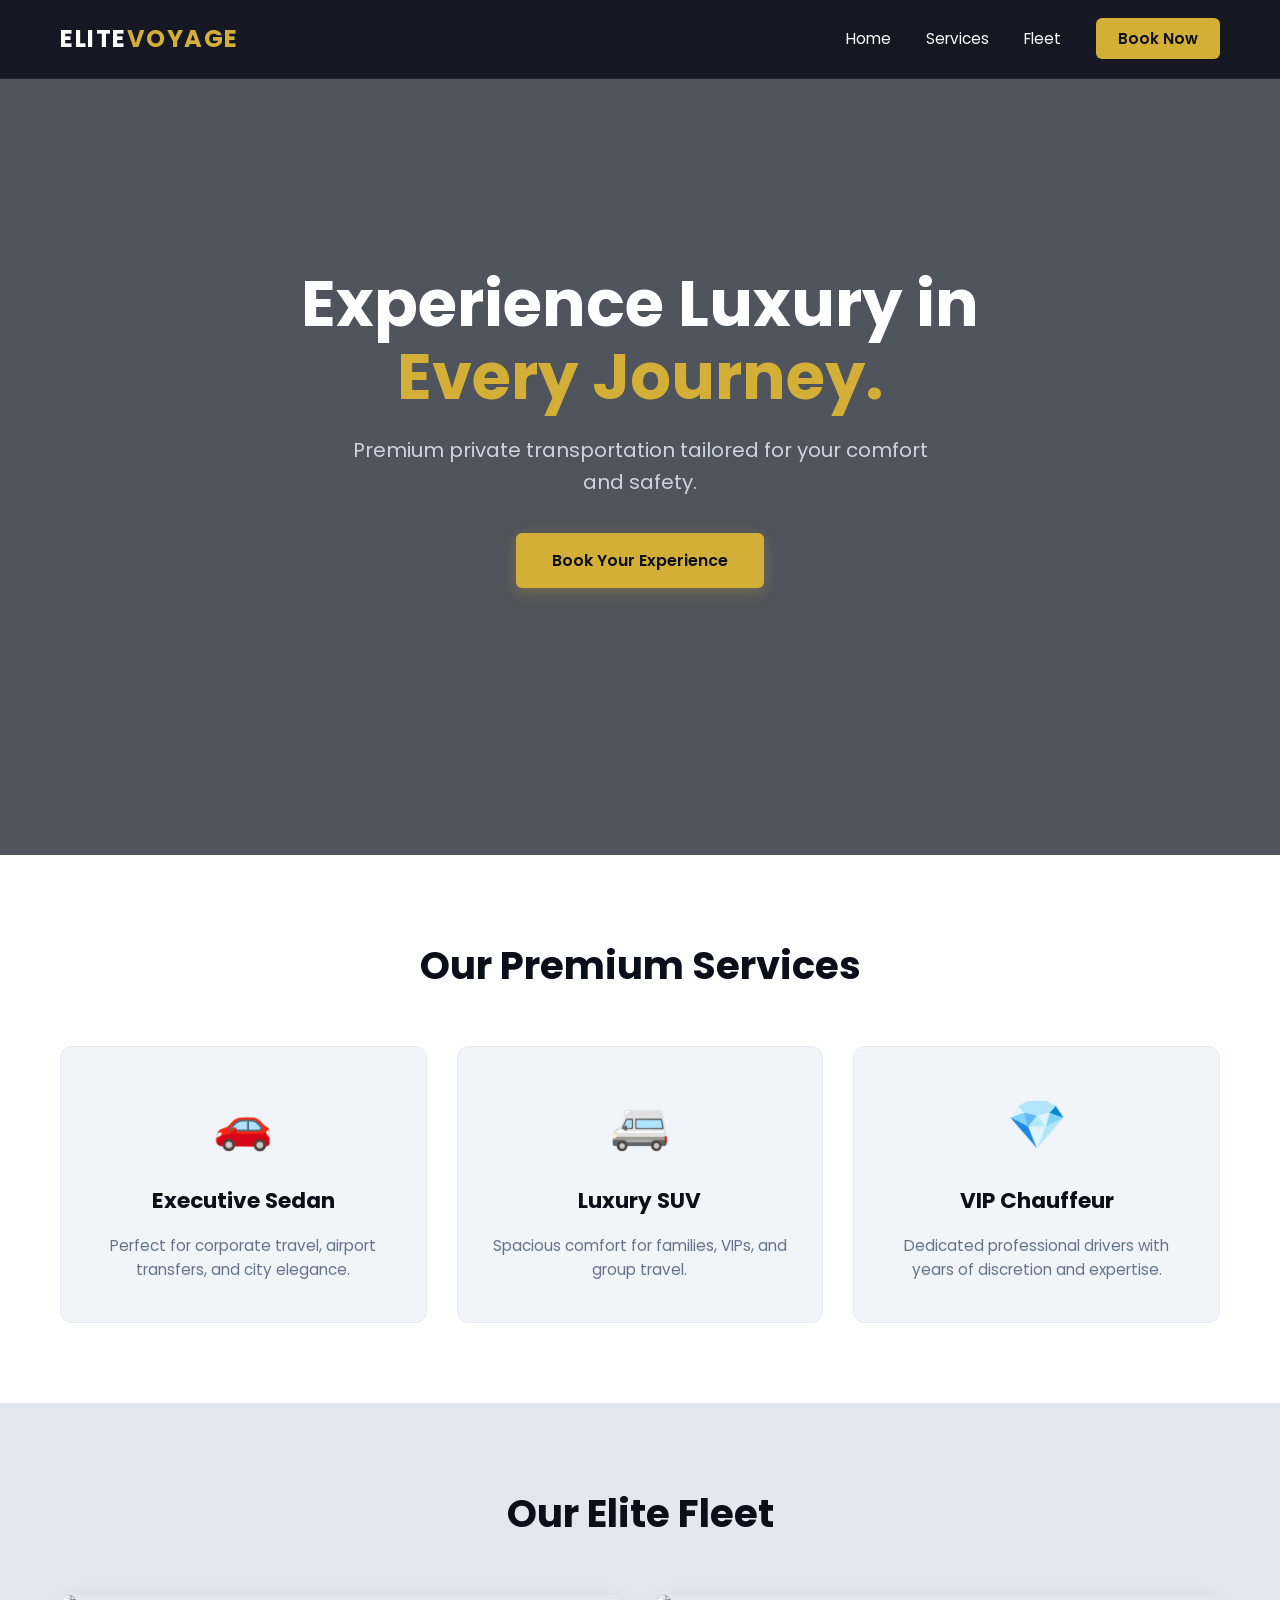
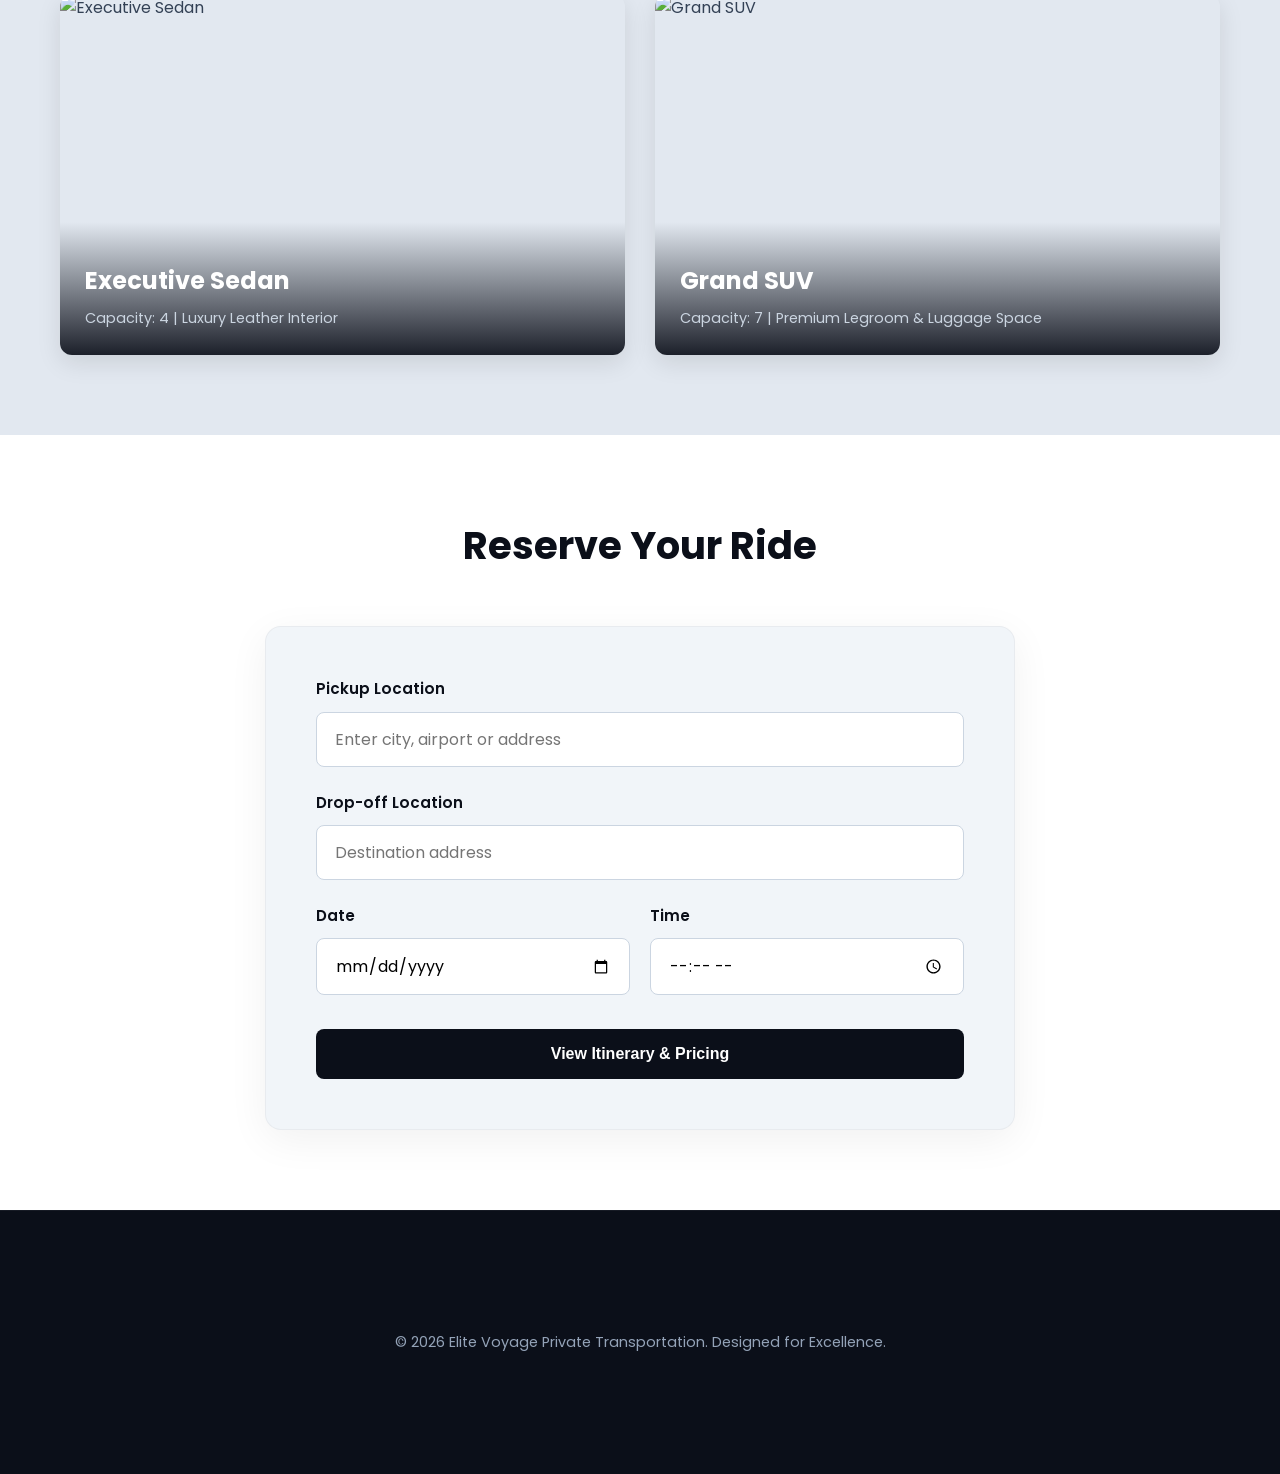
==== index.html @ 6737fc0f "test" ====
<!DOCTYPE html>
<html lang="en">
<head>
    <meta charset="UTF-8">
    <meta name="viewport" content="width=device-width, initial-scale=1.0">
    <meta name="description" content="Elite Voyage provides premium private transportation, luxury SUVs, executive sedans, and VIP chauffeur services.">
    <title>Elite Voyage | Private Transportation</title>
    <link rel="preconnect" href="https://fonts.googleapis.com">
    <link rel="preconnect" href="https://fonts.gstatic.com" crossorigin>
    <link href="https://fonts.googleapis.com/css2?family=Poppins:wght@300;400;500;600;700&display=swap" rel="stylesheet">
    <link rel="stylesheet" href="index.css">
</head>
<body>
    <header id="header">
        <nav class="navbar" aria-label="Main Navigation">
            <div class="logo">ELITE<span>VOYAGE</span></div>
            <ul class="nav-links" id="navLinks">
                <li><a href="index.html">Home</a></li>
                <li><a href="index.html#services">Services</a></li>
                <li><a href="index.html#fleet">Fleet</a></li>
                <li><a href="#contact" class="btn-nav">Book Now</a></li>
            </ul>
            <div class="menu-toggle" id="mobileMenu" aria-label="Toggle Navigation">
                <span></span>
                <span></span>
                <span></span>
            </div>
        </nav>
    </header>

    <main>
        <section class="hero" id="home">
            <div class="hero-content">
                <h1>Experience Luxury in <br><span>Every Journey.</span></h1>
                <p>Premium private transportation tailored for your comfort and safety.</p>
                <a href="#contact" class="cta-button">Book Your Experience</a>
            </div>
        </section>

        <section class="services" id="services">
            <div class="container">
                <h2 class="section-title">Our Premium Services</h2>
                <div class="grid">
                    <div class="card">
                        <div class="icon" aria-hidden="true">🚗</div>
                        <h3>Executive Sedan</h3>
                        <p>Perfect for corporate travel, airport transfers, and city elegance.</p>
                    </div>
                    <div class="card">
                        <div class="icon" aria-hidden="true">🚐</div>
                        <h3>Luxury SUV</h3>
                        <p>Spacious comfort for families, VIPs, and group travel.</p>
                    </div>
                    <div class="card">
                        <div class="icon" aria-hidden="true">💎</div>
                        <h3>VIP Chauffeur</h3>
                        <p>Dedicated professional drivers with years of discretion and expertise.</p>
                    </div>
                </div>
            </div>
        </section>

        <section class="fleet" id="fleet">
            <div class="container">
                <h2 class="section-title">Our Elite Fleet</h2>
                <div class="gallery">
                    <div class="item">
                        <img src="https://images.unsplash.com/photo-1503376809144-008f73ec4e2c?auto=format&fit=crop&w=800&q=80" alt="Executive Sedan">
                        <div class="overlay">
                            <h3>Executive Sedan</h3>
                            <p>Capacity: 4 | Luxury Leather Interior</p>
                        </div>
                    </div>
                    <div class="item">
                        <img src="https://images.unsplash.com/photo-1533473359385-80685bc271e5?auto=format&fit=crop&w=800&q=80" alt="Grand SUV">
                        <div class="overlay">
                            <h3>Grand SUV</h3>
                            <p>Capacity: 7 | Premium Legroom & Luggage Space</p>
                        </div>
                    </div>
                </div>
            </div>
        </section>

        <section class="booking-form" id="contact">
            <div class="container">
                <h2 class="section-title">Reserve Your Ride</h2>
                <!-- Submits directly to itinerary.html with GET query parameters -->
                <form action="itinerary.html" method="GET" class="modern-form">
                    <div class="form-group">
                        <label for="pickup">Pickup Location</label>
                        <input type="text" id="pickup" name="pickup" placeholder="Enter city, airport or address" required>
                    </div>
                    <div class="form-group">
                        <label for="dropoff">Drop-off Location</label>
                        <input type="text" id="dropoff" name="dropoff" placeholder="Destination address" required>
                    </div>
                    <div class="grid-2">
                        <div class="form-group">
                            <label for="date">Date</label>
                            <input type="date" id="date" name="date" required>
                        </div>
                        <div class="form-group">
                            <label for="time">Time</label>
                            <input type="time" id="time" name="time" required>
                        </div>
                    </div>
                    <button type="submit" class="submit-btn">View Itinerary & Pricing</button>
                </form>
            </div>
        </section>
    </main>

    <footer>
        <div class="container">
            <p>&copy; 2026 Elite Voyage Private Transportation. Designed for Excellence.</p>
        </div>
    </footer>

    <script src="script.js"></script>
</body>
</html>
---- index.css ----
:root {
    --primary: #0b0f19;
    --secondary: #1e293b;
    --accent: #d4af37;
    --accent-hover: #b38f27;
    --text-main: #334155;
    --text-light: #f8fafc;
    --bg-light: #f1f5f9;
    --white: #ffffff;
    --transition: all 0.3s cubic-bezier(0.4, 0, 0.2, 1);
}

html {
    scroll-behavior: smooth;
}

* {
    margin: 0;
    padding: 0;
    box-sizing: border-box;
}

body {
    font-family: 'Poppins', sans-serif;
    line-height: 1.6;
    color: var(--text-main);
    background-color: var(--bg-light);
    overflow-x: hidden;
}

header {
    position: fixed;
    top: 0;
    left: 0;
    width: 100%;
    background: rgba(11, 15, 25, 0.85);
    backdrop-filter: blur(12px);
    z-index: 1000;
    transition: var(--transition);
    border-bottom: 1px solid rgba(255, 255, 255, 0.05);
}

header.scrolled {
    background: rgba(11, 15, 25, 0.98);
    box-shadow: 0 4px 20px rgba(0, 0, 0, 0.3);
}

.navbar {
    max-width: 1200px;
    margin: 0 auto;
    padding: 20px;
    display: flex;
    justify-content: space-between;
    align-items: center;
}

.logo {
    color: var(--white);
    font-size: 1.5rem;
    font-weight: 700;
    letter-spacing: 1.5px;
}

.logo span {
    color: var(--accent);
}

.nav-links {
    list-style: none;
    display: flex;
    gap: 35px;
    align-items: center;
}

.nav-links a {
    color: var(--text-light);
    text-decoration: none;
    font-weight: 400;
    font-size: 0.95rem;
    transition: var(--transition);
}

.nav-links a:hover {
    color: var(--accent);
}

.btn-nav {
    background: var(--accent);
    color: var(--primary) !important;
    padding: 10px 22px;
    border-radius: 6px;
    font-weight: 600 !important;
}

.btn-nav:hover {
    background: var(--accent-hover);
    transform: translateY(-1px);
}

.menu-toggle {
    display: none;
    cursor: pointer;
    flex-direction: column;
    gap: 6px;
}

.menu-toggle span {
    display: block;
    width: 28px;
    height: 3px;
    background: var(--white);
    border-radius: 3px;
    transition: var(--transition);
}

.hero {
    background: linear-gradient(rgba(11, 15, 25, 0.7), rgba(11, 15, 25, 0.7)), url('https://images.unsplash.com/photo-1549237736-e6b1d3a16f89?auto=format&fit=crop&w=1600&q=80');
    background-size: cover;
    background-position: center;
    min-height: 95vh;
    display: flex;
    align-items: center;
    justify-content: center;
    text-align: center;
    color: var(--white);
    padding: 0 20px;
}

.hero-content h1 {
    font-size: clamp(2.5rem, 5vw, 4.2rem);
    margin-bottom: 20px;
    line-height: 1.15;
    font-weight: 700;
}

.hero-content span {
    color: var(--accent);
}

.hero-content p {
    font-size: clamp(1rem, 2vw, 1.25rem);
    margin-bottom: 35px;
    color: #cbd5e1;
    max-width: 600px;
    margin-left: auto;
    margin-right: auto;
}

.cta-button {
    display: inline-block;
    background: var(--accent);
    color: var(--primary);
    padding: 15px 36px;
    font-weight: 600;
    text-decoration: none;
    border-radius: 6px;
    transition: var(--transition);
    box-shadow: 0 4px 15px rgba(212, 175, 55, 0.3);
}

.cta-button:hover {
    background: var(--accent-hover);
    transform: translateY(-2px);
    box-shadow: 0 6px 20px rgba(212, 175, 55, 0.4);
}

.container {
    max-width: 1200px;
    margin: 0 auto;
    padding: 80px 20px;
}

.section-title {
    text-align: center;
    font-size: clamp(2rem, 3vw, 2.5rem);
    margin-bottom: 50px;
    color: var(--primary);
    font-weight: 700;
}

.services {
    background: var(--white);
}

.grid {
    display: grid;
    grid-template-columns: repeat(auto-fit, minmax(320px, 1fr));
    gap: 30px;
}

.card {
    background: var(--bg-light);
    padding: 40px 30px;
    border-radius: 12px;
    text-align: center;
    transition: var(--transition);
    border: 1px solid rgba(0, 0, 0, 0.04);
}

.card:hover {
    transform: translateY(-8px);
    background: var(--white);
    box-shadow: 0 15px 35px rgba(0, 0, 0, 0.08);
    border-color: rgba(212, 175, 55, 0.3);
}

.card .icon {
    font-size: 3rem;
    margin-bottom: 20px;
}

.card h3 {
    margin-bottom: 15px;
    color: var(--primary);
    font-size: 1.35rem;
}

.card p {
    color: #64748b;
    font-size: 0.95rem;
}

.fleet {
    background: #e2e8f0;
}

.gallery {
    display: grid;
    grid-template-columns: repeat(auto-fit, minmax(450px, 1fr));
    gap: 30px;
}

.item {
    position: relative;
    border-radius: 12px;
    overflow: hidden;
    height: 360px;
    box-shadow: 0 8px 25px rgba(0, 0, 0, 0.1);
}

.item img {
    width: 100%;
    height: 100%;
    object-fit: cover;
    transition: transform 0.6s cubic-bezier(0.4, 0, 0.2, 1);
}

.item:hover img {
    transform: scale(1.06);
}

.overlay {
    position: absolute;
    bottom: 0;
    left: 0;
    width: 100%;
    background: linear-gradient(transparent, rgba(11, 15, 25, 0.92));
    color: var(--white);
    padding: 40px 25px 25px;
}

.overlay h3 {
    font-size: 1.5rem;
    margin-bottom: 6px;
    color: var(--white);
}

.overlay p {
    color: #cbd5e1;
    font-size: 0.9rem;
}

.booking-form {
    background: var(--white);
}

.modern-form {
    max-width: 750px;
    margin: 0 auto;
    background: var(--bg-light);
    padding: 50px;
    border-radius: 16px;
    box-shadow: 0 10px 40px rgba(0,0,0,0.06);
    border: 1px solid rgba(0,0,0,0.04);
}

.form-group {
    margin-bottom: 24px;
}

.form-group label {
    display: block;
    margin-bottom: 10px;
    font-weight: 600;
    color: var(--primary);
    font-size: 0.95rem;
}

.form-group input {
    width: 100%;
    padding: 14px 18px;
    border: 1.5px solid #cbd5e1;
    border-radius: 8px;
    font-size: 1rem;
    font-family: inherit;
    background: var(--white);
    transition: var(--transition);
}

.form-group input:focus {
    outline: none;
    border-color: var(--accent);
    box-shadow: 0 0 0 4px rgba(212, 175, 55, 0.15);
}

.grid-2 {
    display: grid;
    grid-template-columns: 1fr 1fr;
    gap: 20px;
}

.submit-btn {
    width: 100%;
    background: var(--primary);
    color: var(--white);
    padding: 16px;
    border: none;
    border-radius: 8px;
    font-size: 1rem;
    font-weight: 600;
    cursor: pointer;
    transition: var(--transition);
    margin-top: 10px;
}

.submit-btn:hover {
    background: var(--accent);
    color: var(--primary);
}

/* Itinerary Page Layout Styles */
.itinerary-page {
    padding-top: 120px;
    padding-bottom: 80px;
    background: var(--bg-light);
    min-height: 90vh;
}

.itinerary-header {
    margin-bottom: 30px;
}

.subtitle {
    color: #64748b;
    font-size: 1.05rem;
}

.back-btn {
    text-decoration: none;
    color: var(--primary);
    font-weight: 600;
    font-size: 0.95rem;
    cursor: pointer;
    margin-bottom: 15px;
    display: inline-flex;
    align-items: center;
    gap: 5px;
    transition: var(--transition);
}

.back-btn:hover {
    color: var(--accent);
}

.itinerary-grid {
    display: grid;
    grid-template-columns: 1fr 1.2fr;
    gap: 30px;
}

.route-card {
    background: var(--white);
    padding: 30px;
    border-radius: 16px;
    box-shadow: 0 10px 30px rgba(0,0,0,0.05);
    border: 1px solid rgba(0,0,0,0.04);
}

.route-card h3, .pricing-container h3 {
    color: var(--primary);
    font-size: 1.3rem;
    margin-bottom: 20px;
}

.route-timeline {
    position: relative;
    padding-left: 10px;
    margin-bottom: 25px;
}

.timeline-item {
    display: flex;
    align-items: flex-start;
    gap: 15px;
    position: relative;
    z-index: 2;
}

.dot {
    width: 12px;
    height: 12px;
    border-radius: 50%;
    margin-top: 5px;
    flex-shrink: 0;
}

.pickup-dot { background: #10b981; }
.dropoff-dot { background: #ef4444; }

.timeline-connector {
    width: 2px;
    height: 30px;
    background: #cbd5e1;
    margin-left: 5px;
    margin-top: 4px;
    margin-bottom: 4px;
}

.timeline-item small {
    color: #94a3b8;
    font-size: 0.8rem;
    text-transform: uppercase;
    letter-spacing: 0.5px;
}

.timeline-item p {
    color: var(--primary);
    font-weight: 600;
    font-size: 1rem;
}

.trip-meta {
    display: grid;
    grid-template-columns: 1fr 1fr;
    gap: 12px;
    background: var(--bg-light);
    padding: 15px;
    border-radius: 8px;
    font-size: 0.9rem;
    margin-bottom: 20px;
}

.map-simulation {
    position: relative;
    height: 200px;
    background: #0b0f19;
    border-radius: 10px;
    overflow: hidden;
    display: flex;
    align-items: center;
    justify-content: center;
}

.map-overlay-badge {
    position: absolute;
    top: 10px;
    right: 10px;
    background: rgba(212, 175, 55, 0.2);
    color: var(--accent);
    padding: 4px 10px;
    font-size: 0.75rem;
    border-radius: 20px;
    border: 1px solid rgba(212, 175, 55, 0.4);
    z-index: 3;
}

.map-placeholder-graphic {
    width: 80%;
    height: 4px;
    background: rgba(255, 255, 255, 0.2);
    position: relative;
}

.route-line-anim {
    position: absolute;
    width: 40%;
    height: 100%;
    background: var(--accent);
    animation: moveRoute 3s infinite linear;
}

@keyframes moveRoute {
    0% { left: 0%; }
    100% { left: 60%; }
}

.pin {
    position: absolute;
    color: white;
    font-size: 0.8rem;
    background: rgba(0,0,0,0.8);
    padding: 3px 8px;
    border-radius: 4px;
    border: 1px solid rgba(255,255,255,0.1);
}

.pin.pickup { top: -35px; left: 10%; }
.pin.dropoff { bottom: -35px; right: 10%; }

.pricing-container {
    display: flex;
    flex-direction: column;
    gap: 15px;
}

.price-card {
    background: var(--white);
    padding: 24px;
    border-radius: 16px;
    display: flex;
    justify-content: space-between;
    align-items: center;
    box-shadow: 0 10px 30px rgba(0,0,0,0.05);
    border: 1.5px solid rgba(0,0,0,0.04);
    transition: var(--transition);
}

.price-card:hover {
    border-color: var(--accent);
    transform: translateY(-2px);
    box-shadow: 0 15px 35px rgba(0,0,0,0.08);
}

.price-info h4 {
    color: var(--primary);
    font-size: 1.1rem;
    margin-bottom: 6px;
    display: flex;
    align-items: center;
    gap: 10px;
}

.badge {
    background: rgba(212, 175, 55, 0.15);
    color: #967411;
    font-size: 0.7rem;
    padding: 2px 8px;
    border-radius: 4px;
    font-weight: 600;
}

.price-info p {
    color: #64748b;
    font-size: 0.85rem;
    max-width: 320px;
}

.price-action {
    text-align: right;
    display: flex;
    flex-direction: column;
    align-items: flex-end;
    gap: 10px;
}

.price-tag {
    font-size: 1.5rem;
    font-weight: 700;
    color: var(--primary);
}

.select-tier-btn {
    background: var(--primary);
    color: var(--white);
    border: none;
    padding: 8px 16px;
    border-radius: 6px;
    font-weight: 600;
    font-size: 0.85rem;
    cursor: pointer;
    transition: var(--transition);
}

.select-tier-btn:hover {
    background: var(--accent);
    color: var(--primary);
}

footer {
    background: var(--primary);
    color: var(--white);
    text-align: center;
    padding: 40px 20px;
    border-top: 1px solid rgba(255, 255, 255, 0.05);
}

footer p {
    color: #94a3b8;
    font-size: 0.9rem;
}

@media (max-width: 900px) {
    .itinerary-grid {
        grid-template-columns: 1fr;
    }
    .price-card {
        flex-direction: column;
        align-items: flex-start;
        gap: 15px;
    }
    .price-action {
        width: 100%;
        flex-direction: row;
        justify-content: space-between;
        align-items: center;
    }
}
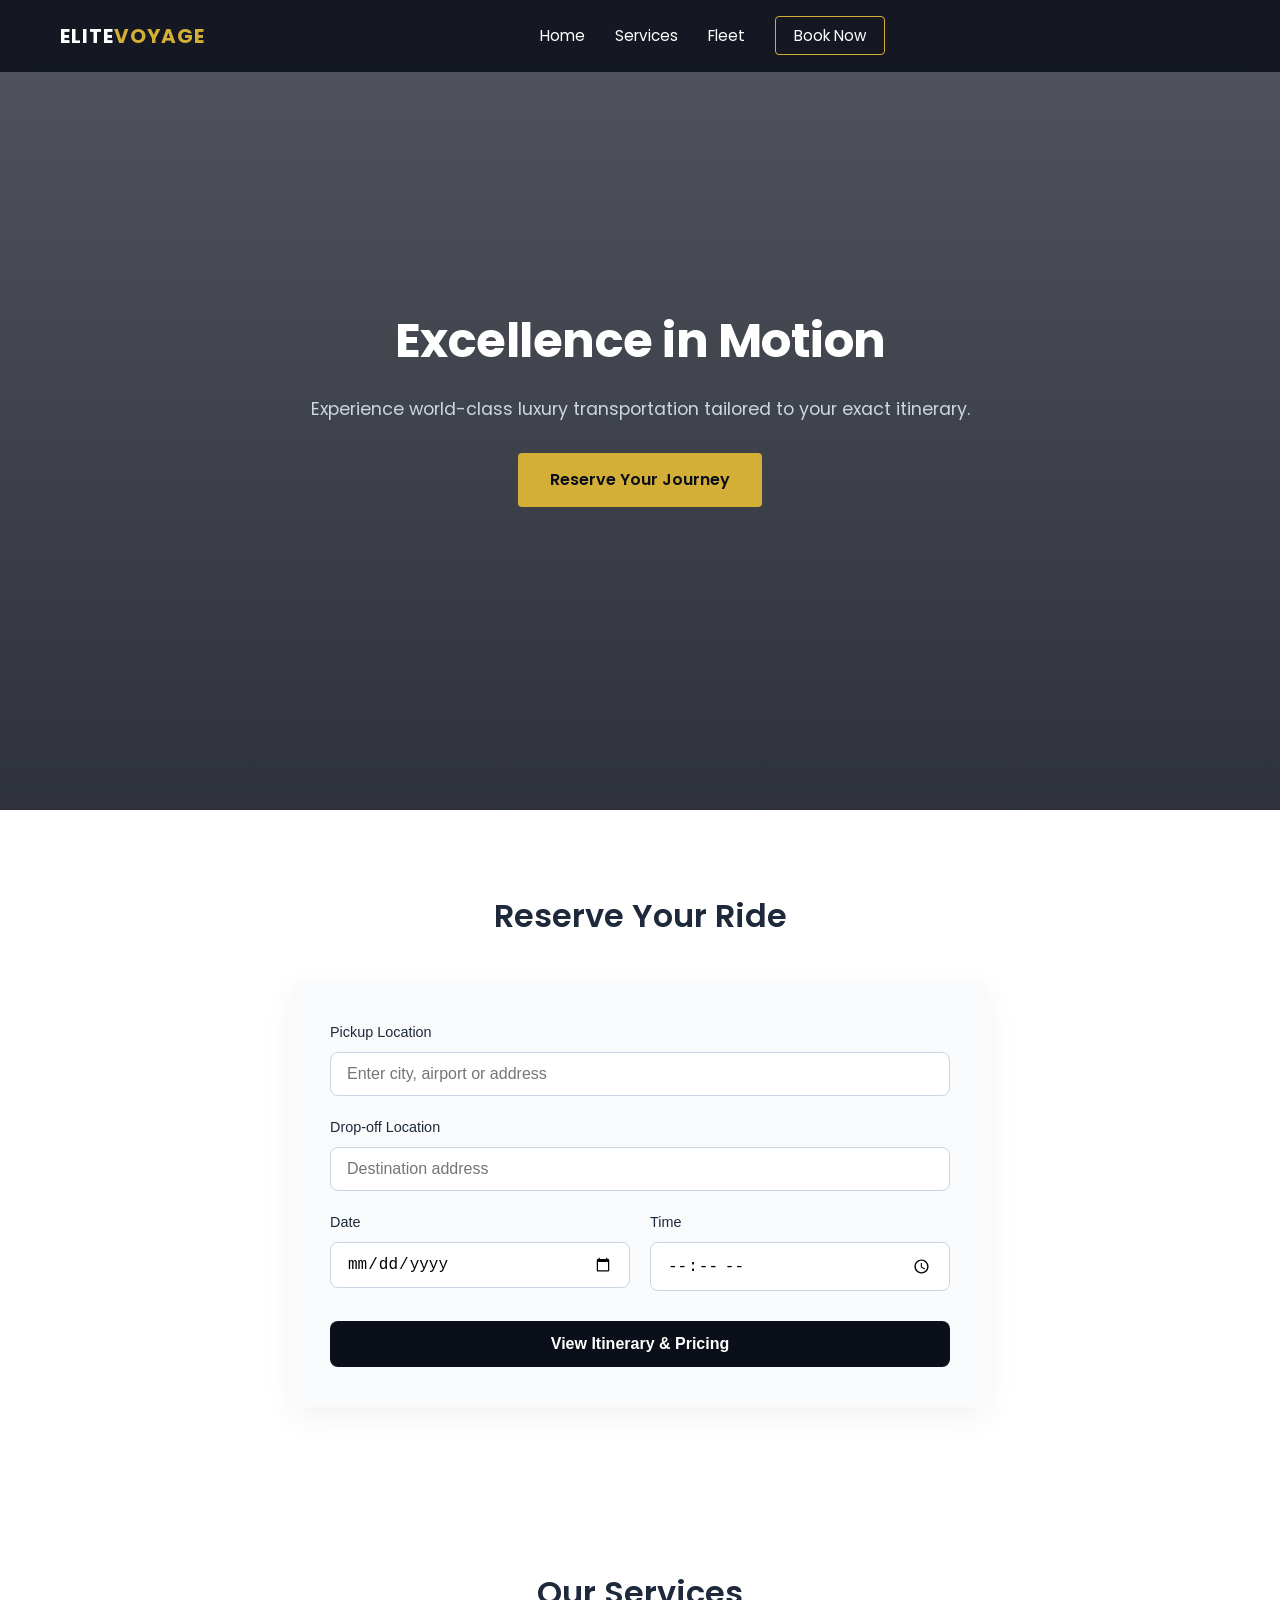
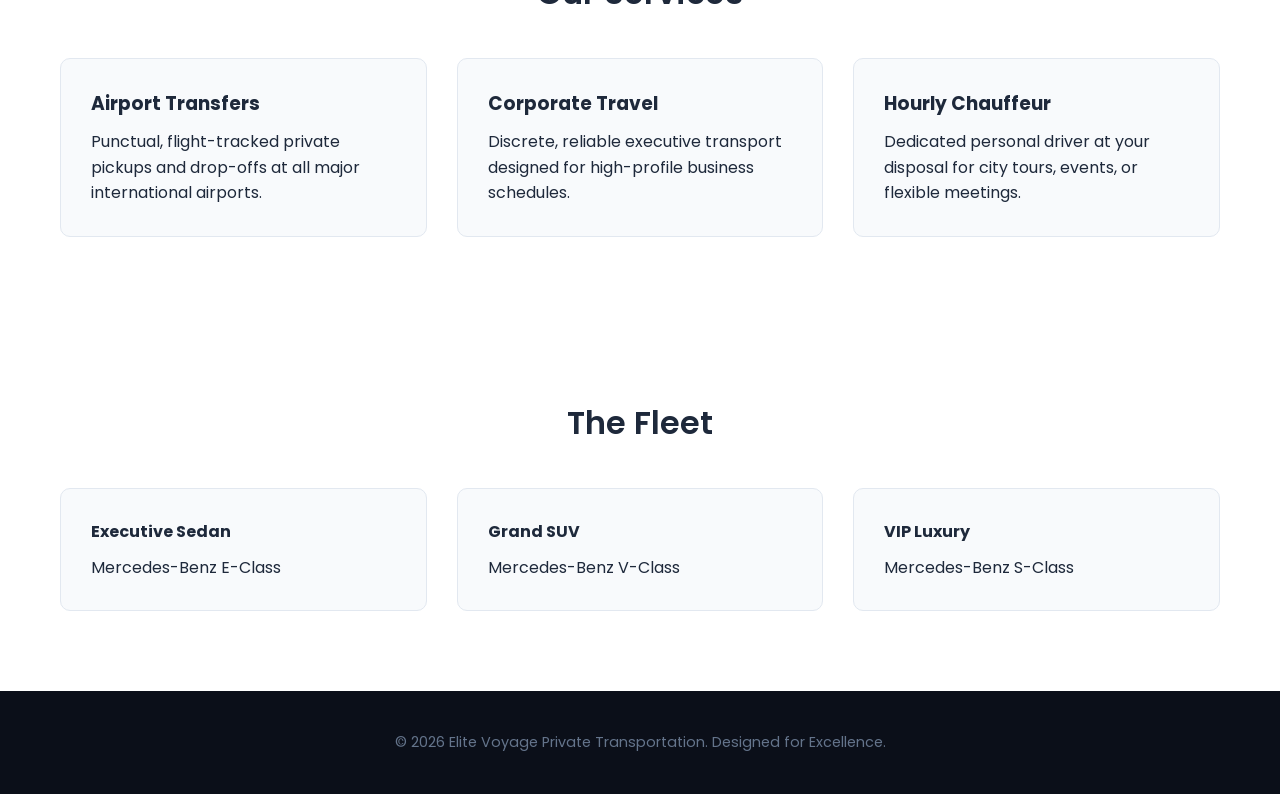
==== commit d1ff4cfe: "map" ====
--- a/index.html
+++ b/index.html
@@ -3,8 +3,8 @@
 <head>
     <meta charset="UTF-8">
     <meta name="viewport" content="width=device-width, initial-scale=1.0">
-    <meta name="description" content="Elite Voyage provides premium private transportation, luxury SUVs, executive sedans, and VIP chauffeur services.">
-    <title>Elite Voyage | Private Transportation</title>
+    <meta name="description" content="Elite Voyage provides premium private chauffeur services and luxury vehicle rentals.">
+    <title>Elite Voyage | Premium Private Chauffeur & Transportation</title>
     <link rel="preconnect" href="https://fonts.googleapis.com">
     <link rel="preconnect" href="https://fonts.gstatic.com" crossorigin>
     <link href="https://fonts.googleapis.com/css2?family=Poppins:wght@300;400;500;600;700&display=swap" rel="stylesheet">
@@ -16,11 +16,11 @@
             <div class="logo">ELITE<span>VOYAGE</span></div>
             <ul class="nav-links" id="navLinks">
                 <li><a href="index.html">Home</a></li>
-                <li><a href="index.html#services">Services</a></li>
-                <li><a href="index.html#fleet">Fleet</a></li>
+                <li><a href="#services">Services</a></li>
+                <li><a href="#fleet">Fleet</a></li>
                 <li><a href="#contact" class="btn-nav">Book Now</a></li>
             </ul>
-            <div class="menu-toggle" id="mobileMenu" aria-label="Toggle Navigation">
+            <div class="mobile-menu-btn" id="mobileMenu" aria-label="Toggle navigation">
                 <span></span>
                 <span></span>
                 <span></span>
@@ -29,71 +29,27 @@
     </header>
 
     <main>
-        <section class="hero" id="home">
+        <section class="hero">
             <div class="hero-content">
-                <h1>Experience Luxury in <br><span>Every Journey.</span></h1>
-                <p>Premium private transportation tailored for your comfort and safety.</p>
-                <a href="#contact" class="cta-button">Book Your Experience</a>
-            </div>
-        </section>
-
-        <section class="services" id="services">
-            <div class="container">
-                <h2 class="section-title">Our Premium Services</h2>
-                <div class="grid">
-                    <div class="card">
-                        <div class="icon" aria-hidden="true">🚗</div>
-                        <h3>Executive Sedan</h3>
-                        <p>Perfect for corporate travel, airport transfers, and city elegance.</p>
-                    </div>
-                    <div class="card">
-                        <div class="icon" aria-hidden="true">🚐</div>
-                        <h3>Luxury SUV</h3>
-                        <p>Spacious comfort for families, VIPs, and group travel.</p>
-                    </div>
-                    <div class="card">
-                        <div class="icon" aria-hidden="true">💎</div>
-                        <h3>VIP Chauffeur</h3>
-                        <p>Dedicated professional drivers with years of discretion and expertise.</p>
-                    </div>
-                </div>
-            </div>
-        </section>
-
-        <section class="fleet" id="fleet">
-            <div class="container">
-                <h2 class="section-title">Our Elite Fleet</h2>
-                <div class="gallery">
-                    <div class="item">
-                        <img src="https://images.unsplash.com/photo-1503376809144-008f73ec4e2c?auto=format&fit=crop&w=800&q=80" alt="Executive Sedan">
-                        <div class="overlay">
-                            <h3>Executive Sedan</h3>
-                            <p>Capacity: 4 | Luxury Leather Interior</p>
-                        </div>
-                    </div>
-                    <div class="item">
-                        <img src="https://images.unsplash.com/photo-1533473359385-80685bc271e5?auto=format&fit=crop&w=800&q=80" alt="Grand SUV">
-                        <div class="overlay">
-                            <h3>Grand SUV</h3>
-                            <p>Capacity: 7 | Premium Legroom & Luggage Space</p>
-                        </div>
-                    </div>
-                </div>
+                <h1>Excellence in Motion</h1>
+                <p>Experience world-class luxury transportation tailored to your exact itinerary.</p>
+                <a href="#contact" class="btn-primary">Reserve Your Journey</a>
             </div>
         </section>
 
         <section class="booking-form" id="contact">
             <div class="container">
                 <h2 class="section-title">Reserve Your Ride</h2>
-                <!-- Submits directly to itinerary.html with GET query parameters -->
                 <form action="itinerary.html" method="GET" class="modern-form">
-                    <div class="form-group">
+                    <div class="form-group autocomplete-container">
                         <label for="pickup">Pickup Location</label>
-                        <input type="text" id="pickup" name="pickup" placeholder="Enter city, airport or address" required>
+                        <input type="text" id="pickup" name="pickup" placeholder="Enter city, airport or address" autocomplete="off" required>
+                        <div id="pickupSuggestions" class="suggestions-dropdown"></div>
                     </div>
-                    <div class="form-group">
+                    <div class="form-group autocomplete-container">
                         <label for="dropoff">Drop-off Location</label>
-                        <input type="text" id="dropoff" name="dropoff" placeholder="Destination address" required>
+                        <input type="text" id="dropoff" name="dropoff" placeholder="Destination address" autocomplete="off" required>
+                        <div id="dropoffSuggestions" class="suggestions-dropdown"></div>
                     </div>
                     <div class="grid-2">
                         <div class="form-group">
@@ -109,6 +65,46 @@
                 </form>
             </div>
         </section>
+
+        <section id="services" class="services">
+            <div class="container">
+                <h2 class="section-title">Our Services</h2>
+                <div class="grid-3">
+                    <div class="service-card">
+                        <h3>Airport Transfers</h3>
+                        <p>Punctual, flight-tracked private pickups and drop-offs at all major international airports.</p>
+                    </div>
+                    <div class="service-card">
+                        <h3>Corporate Travel</h3>
+                        <p>Discrete, reliable executive transport designed for high-profile business schedules.</p>
+                    </div>
+                    <div class="service-card">
+                        <h3>Hourly Chauffeur</h3>
+                        <p>Dedicated personal driver at your disposal for city tours, events, or flexible meetings.</p>
+                    </div>
+                </div>
+            </div>
+        </section>
+
+        <section id="fleet" class="fleet">
+            <div class="container">
+                <h2 class="section-title">The Fleet</h2>
+                <div class="grid-3">
+                    <div class="fleet-card">
+                        <h4>Executive Sedan</h4>
+                        <p>Mercedes-Benz E-Class</p>
+                    </div>
+                    <div class="fleet-card">
+                        <h4>Grand SUV</h4>
+                        <p>Mercedes-Benz V-Class</p>
+                    </div>
+                    <div class="fleet-card">
+                        <h4>VIP Luxury</h4>
+                        <p>Mercedes-Benz S-Class</p>
+                    </div>
+                </div>
+            </div>
+        </section>
     </main>
 
     <footer>
--- a/index.css
+++ b/index.css
@@ -1,17 +1,11 @@
 :root {
-    --primary: #0b0f19;
-    --secondary: #1e293b;
+    --bg-dark: #0b0f19;
+    --bg-card: #151b2b;
+    --bg-light: #f8fafc;
+    --text-main: #1e293b;
+    --text-muted: #64748b;
     --accent: #d4af37;
-    --accent-hover: #b38f27;
-    --text-main: #334155;
-    --text-light: #f8fafc;
-    --bg-light: #f1f5f9;
     --white: #ffffff;
-    --transition: all 0.3s cubic-bezier(0.4, 0, 0.2, 1);
-}
-
-html {
-    scroll-behavior: smooth;
 }
 
 * {
@@ -22,10 +16,9 @@
 
 body {
     font-family: 'Poppins', sans-serif;
-    line-height: 1.6;
     color: var(--text-main);
     background-color: var(--bg-light);
-    overflow-x: hidden;
+    line-height: 1.6;
 }
 
 header {
@@ -33,16 +26,15 @@
     top: 0;
     left: 0;
     width: 100%;
+    z-index: 1000;
     background: rgba(11, 15, 25, 0.85);
-    backdrop-filter: blur(12px);
-    z-index: 1000;
-    transition: var(--transition);
-    border-bottom: 1px solid rgba(255, 255, 255, 0.05);
+    backdrop-filter: blur(10px);
+    transition: background 0.3s ease;
 }
 
 header.scrolled {
-    background: rgba(11, 15, 25, 0.98);
-    box-shadow: 0 4px 20px rgba(0, 0, 0, 0.3);
+    background: var(--bg-dark);
+    box-shadow: 0 4px 20px rgba(0,0,0,0.3);
 }
 
 .navbar {
@@ -56,9 +48,9 @@
 
 .logo {
     color: var(--white);
-    font-size: 1.5rem;
     font-weight: 700;
-    letter-spacing: 1.5px;
+    font-size: 1.25rem;
+    letter-spacing: 1px;
 }
 
 .logo span {
@@ -68,56 +60,31 @@
 .nav-links {
     list-style: none;
     display: flex;
-    gap: 35px;
+    gap: 30px;
     align-items: center;
 }
 
 .nav-links a {
-    color: var(--text-light);
+    color: var(--white);
     text-decoration: none;
+    font-size: 0.95rem;
     font-weight: 400;
-    font-size: 0.95rem;
-    transition: var(--transition);
-}
-
-.nav-links a:hover {
+    transition: color 0.2s;
+}
+
+.nav-links a:hover, .btn-nav {
     color: var(--accent);
 }
 
 .btn-nav {
-    background: var(--accent);
-    color: var(--primary) !important;
-    padding: 10px 22px;
-    border-radius: 6px;
-    font-weight: 600 !important;
-}
-
-.btn-nav:hover {
-    background: var(--accent-hover);
-    transform: translateY(-1px);
-}
-
-.menu-toggle {
-    display: none;
-    cursor: pointer;
-    flex-direction: column;
-    gap: 6px;
-}
-
-.menu-toggle span {
-    display: block;
-    width: 28px;
-    height: 3px;
-    background: var(--white);
-    border-radius: 3px;
-    transition: var(--transition);
+    border: 1px solid var(--accent);
+    padding: 8px 18px;
+    border-radius: 4px;
 }
 
 .hero {
-    background: linear-gradient(rgba(11, 15, 25, 0.7), rgba(11, 15, 25, 0.7)), url('https://images.unsplash.com/photo-1549237736-e6b1d3a16f89?auto=format&fit=crop&w=1600&q=80');
-    background-size: cover;
-    background-position: center;
-    min-height: 95vh;
+    height: 90vh;
+    background: linear-gradient(rgba(11, 15, 25, 0.7), rgba(11, 15, 25, 0.85)), url('https://images.unsplash.com/photo-1563720223185-11003d516935?auto=format&fit=crop&w=1920&q=80') center/cover no-repeat;
     display: flex;
     align-items: center;
     justify-content: center;
@@ -127,190 +94,84 @@
 }
 
 .hero-content h1 {
-    font-size: clamp(2.5rem, 5vw, 4.2rem);
-    margin-bottom: 20px;
-    line-height: 1.15;
+    font-size: 3rem;
+    margin-bottom: 15px;
     font-weight: 700;
-}
-
-.hero-content span {
-    color: var(--accent);
+    letter-spacing: -0.5px;
 }
 
 .hero-content p {
-    font-size: clamp(1rem, 2vw, 1.25rem);
-    margin-bottom: 35px;
+    font-size: 1.1rem;
     color: #cbd5e1;
-    max-width: 600px;
-    margin-left: auto;
-    margin-right: auto;
-}
-
-.cta-button {
-    display: inline-block;
+    margin-bottom: 30px;
+}
+
+.btn-primary {
     background: var(--accent);
-    color: var(--primary);
-    padding: 15px 36px;
+    color: var(--bg-dark);
+    padding: 14px 32px;
+    border-radius: 4px;
     font-weight: 600;
     text-decoration: none;
-    border-radius: 6px;
-    transition: var(--transition);
-    box-shadow: 0 4px 15px rgba(212, 175, 55, 0.3);
-}
-
-.cta-button:hover {
-    background: var(--accent-hover);
+    display: inline-block;
+    transition: transform 0.2s;
+}
+
+.btn-primary:hover {
     transform: translateY(-2px);
-    box-shadow: 0 6px 20px rgba(212, 175, 55, 0.4);
 }
 
 .container {
     max-width: 1200px;
     margin: 0 auto;
-    padding: 80px 20px;
+    padding: 0 20px;
 }
 
 .section-title {
     text-align: center;
-    font-size: clamp(2rem, 3vw, 2.5rem);
-    margin-bottom: 50px;
-    color: var(--primary);
-    font-weight: 700;
-}
-
-.services {
+    font-size: 2rem;
+    margin-bottom: 40px;
+    font-weight: 600;
+}
+
+.booking-form {
+    padding: 80px 0;
     background: var(--white);
 }
 
-.grid {
-    display: grid;
-    grid-template-columns: repeat(auto-fit, minmax(320px, 1fr));
-    gap: 30px;
-}
-
-.card {
-    background: var(--bg-light);
-    padding: 40px 30px;
-    border-radius: 12px;
-    text-align: center;
-    transition: var(--transition);
-    border: 1px solid rgba(0, 0, 0, 0.04);
-}
-
-.card:hover {
-    transform: translateY(-8px);
-    background: var(--white);
-    box-shadow: 0 15px 35px rgba(0, 0, 0, 0.08);
-    border-color: rgba(212, 175, 55, 0.3);
-}
-
-.card .icon {
-    font-size: 3rem;
-    margin-bottom: 20px;
-}
-
-.card h3 {
-    margin-bottom: 15px;
-    color: var(--primary);
-    font-size: 1.35rem;
-}
-
-.card p {
-    color: #64748b;
-    font-size: 0.95rem;
-}
-
-.fleet {
-    background: #e2e8f0;
-}
-
-.gallery {
-    display: grid;
-    grid-template-columns: repeat(auto-fit, minmax(450px, 1fr));
-    gap: 30px;
-}
-
-.item {
-    position: relative;
-    border-radius: 12px;
-    overflow: hidden;
-    height: 360px;
-    box-shadow: 0 8px 25px rgba(0, 0, 0, 0.1);
-}
-
-.item img {
-    width: 100%;
-    height: 100%;
-    object-fit: cover;
-    transition: transform 0.6s cubic-bezier(0.4, 0, 0.2, 1);
-}
-
-.item:hover img {
-    transform: scale(1.06);
-}
-
-.overlay {
-    position: absolute;
-    bottom: 0;
-    left: 0;
-    width: 100%;
-    background: linear-gradient(transparent, rgba(11, 15, 25, 0.92));
-    color: var(--white);
-    padding: 40px 25px 25px;
-}
-
-.overlay h3 {
-    font-size: 1.5rem;
-    margin-bottom: 6px;
-    color: var(--white);
-}
-
-.overlay p {
-    color: #cbd5e1;
-    font-size: 0.9rem;
-}
-
-.booking-form {
-    background: var(--white);
-}
-
 .modern-form {
-    max-width: 750px;
+    max-width: 700px;
     margin: 0 auto;
     background: var(--bg-light);
-    padding: 50px;
-    border-radius: 16px;
-    box-shadow: 0 10px 40px rgba(0,0,0,0.06);
-    border: 1px solid rgba(0,0,0,0.04);
+    padding: 40px;
+    border-radius: 12px;
+    box-shadow: 0 10px 30px rgba(0,0,0,0.05);
 }
 
 .form-group {
-    margin-bottom: 24px;
+    margin-bottom: 20px;
 }
 
 .form-group label {
     display: block;
-    margin-bottom: 10px;
-    font-weight: 600;
-    color: var(--primary);
-    font-size: 0.95rem;
+    margin-bottom: 8px;
+    font-weight: 500;
+    font-size: 0.9rem;
 }
 
 .form-group input {
     width: 100%;
-    padding: 14px 18px;
-    border: 1.5px solid #cbd5e1;
+    padding: 12px 16px;
+    border: 1px solid #cbd5e1;
     border-radius: 8px;
     font-size: 1rem;
-    font-family: inherit;
+    outline: none;
     background: var(--white);
-    transition: var(--transition);
+    transition: border-color 0.2s;
 }
 
 .form-group input:focus {
-    outline: none;
     border-color: var(--accent);
-    box-shadow: 0 0 0 4px rgba(212, 175, 55, 0.15);
 }
 
 .grid-2 {
@@ -319,91 +180,128 @@
     gap: 20px;
 }
 
+.grid-3 {
+    display: grid;
+    grid-template-columns: repeat(3, 1fr);
+    gap: 30px;
+}
+
 .submit-btn {
     width: 100%;
-    background: var(--primary);
+    background: var(--bg-dark);
     color: var(--white);
-    padding: 16px;
+    padding: 14px;
     border: none;
     border-radius: 8px;
     font-size: 1rem;
     font-weight: 600;
     cursor: pointer;
-    transition: var(--transition);
+    transition: background 0.2s;
     margin-top: 10px;
 }
 
 .submit-btn:hover {
-    background: var(--accent);
-    color: var(--primary);
-}
-
-/* Itinerary Page Layout Styles */
+    background: #1e293b;
+}
+
+.services, .fleet {
+    padding: 80px 0;
+    background: var(--white);
+}
+
+.service-card, .fleet-card {
+    background: var(--bg-light);
+    padding: 30px;
+    border-radius: 10px;
+    border: 1px solid #e2e8f0;
+}
+
+.service-card h3, .fleet-card h4 {
+    margin-bottom: 10px;
+}
+
+.autocomplete-container {
+    position: relative;
+}
+
+.suggestions-dropdown {
+    position: absolute;
+    top: 100%;
+    left: 0;
+    width: 100%;
+    background: var(--white);
+    border: 1px solid #cbd5e1;
+    border-top: none;
+    border-radius: 0 0 8px 8px;
+    max-height: 220px;
+    overflow-y: auto;
+    z-index: 99;
+    box-shadow: 0 10px 25px rgba(0, 0, 0, 0.08);
+    display: none;
+}
+
+.suggestion-item {
+    padding: 12px 16px;
+    cursor: pointer;
+    font-size: 0.9rem;
+    color: var(--text-main);
+    border-bottom: 1px solid var(--bg-light);
+    transition: background 0.2s ease;
+}
+
+.suggestion-item:hover {
+    background: var(--bg-light);
+    color: var(--accent);
+}
+
 .itinerary-page {
-    padding-top: 120px;
-    padding-bottom: 80px;
-    background: var(--bg-light);
-    min-height: 90vh;
+    padding: 120px 0 80px 0;
 }
 
 .itinerary-header {
     margin-bottom: 30px;
 }
 
+.back-btn {
+    color: var(--text-muted);
+    text-decoration: none;
+    font-size: 0.9rem;
+    display: inline-block;
+    margin-bottom: 15px;
+}
+
 .subtitle {
-    color: #64748b;
-    font-size: 1.05rem;
-}
-
-.back-btn {
-    text-decoration: none;
-    color: var(--primary);
-    font-weight: 600;
-    font-size: 0.95rem;
-    cursor: pointer;
-    margin-bottom: 15px;
-    display: inline-flex;
-    align-items: center;
-    gap: 5px;
-    transition: var(--transition);
-}
-
-.back-btn:hover {
-    color: var(--accent);
+    color: var(--text-muted);
 }
 
 .itinerary-grid {
     display: grid;
-    grid-template-columns: 1fr 1.2fr;
+    grid-template-columns: 1fr 1fr;
     gap: 30px;
 }
 
-.route-card {
+.route-card, .pricing-container {
     background: var(--white);
     padding: 30px;
-    border-radius: 16px;
-    box-shadow: 0 10px 30px rgba(0,0,0,0.05);
-    border: 1px solid rgba(0,0,0,0.04);
+    border-radius: 12px;
+    box-shadow: 0 4px 20px rgba(0,0,0,0.05);
 }
 
 .route-card h3, .pricing-container h3 {
-    color: var(--primary);
-    font-size: 1.3rem;
     margin-bottom: 20px;
 }
 
 .route-timeline {
-    position: relative;
-    padding-left: 10px;
-    margin-bottom: 25px;
+    display: flex;
+    flex-direction: column;
+    gap: 10px;
+    margin-bottom: 20px;
 }
 
 .timeline-item {
     display: flex;
     align-items: flex-start;
     gap: 15px;
-    position: relative;
-    z-index: 2;
 }
 
 .dot {
@@ -411,207 +309,119 @@
     height: 12px;
     border-radius: 50%;
     margin-top: 5px;
-    flex-shrink: 0;
-}
-
-.pickup-dot { background: #10b981; }
+}
+
+.pickup-dot { background: #22c55e; }
 .dropoff-dot { background: #ef4444; }
 
 .timeline-connector {
     width: 2px;
-    height: 30px;
+    height: 20px;
     background: #cbd5e1;
     margin-left: 5px;
-    margin-top: 4px;
-    margin-bottom: 4px;
-}
-
-.timeline-item small {
-    color: #94a3b8;
-    font-size: 0.8rem;
-    text-transform: uppercase;
-    letter-spacing: 0.5px;
-}
-
-.timeline-item p {
-    color: var(--primary);
-    font-weight: 600;
-    font-size: 1rem;
 }
 
 .trip-meta {
-    display: grid;
-    grid-template-columns: 1fr 1fr;
-    gap: 12px;
-    background: var(--bg-light);
-    padding: 15px;
-    border-radius: 8px;
+    display: flex;
+    gap: 20px;
     font-size: 0.9rem;
+    color: var(--text-muted);
     margin-bottom: 20px;
 }
 
 .map-simulation {
     position: relative;
-    height: 200px;
-    background: #0b0f19;
+    width: 100%;
+    height: 350px;
     border-radius: 10px;
-    overflow: hidden;
-    display: flex;
-    align-items: center;
-    justify-content: center;
 }
 
 .map-overlay-badge {
     position: absolute;
-    top: 10px;
-    right: 10px;
-    background: rgba(212, 175, 55, 0.2);
+    top: 15px;
+    right: 15px;
+    background: rgba(11, 15, 25, 0.85);
     color: var(--accent);
-    padding: 4px 10px;
+    padding: 6px 14px;
     font-size: 0.75rem;
+    font-weight: 600;
     border-radius: 20px;
-    border: 1px solid rgba(212, 175, 55, 0.4);
-    z-index: 3;
-}
-
-.map-placeholder-graphic {
-    width: 80%;
-    height: 4px;
-    background: rgba(255, 255, 255, 0.2);
-    position: relative;
-}
-
-.route-line-anim {
-    position: absolute;
-    width: 40%;
-    height: 100%;
-    background: var(--accent);
-    animation: moveRoute 3s infinite linear;
-}
-
-@keyframes moveRoute {
-    0% { left: 0%; }
-    100% { left: 60%; }
-}
-
-.pin {
-    position: absolute;
-    color: white;
-    font-size: 0.8rem;
-    background: rgba(0,0,0,0.8);
-    padding: 3px 8px;
-    border-radius: 4px;
-    border: 1px solid rgba(255,255,255,0.1);
-}
-
-.pin.pickup { top: -35px; left: 10%; }
-.pin.dropoff { bottom: -35px; right: 10%; }
-
-.pricing-container {
-    display: flex;
-    flex-direction: column;
-    gap: 15px;
+    z-index: 10;
+    border: 1px solid var(--accent);
 }
 
 .price-card {
-    background: var(--white);
-    padding: 24px;
-    border-radius: 16px;
     display: flex;
     justify-content: space-between;
     align-items: center;
-    box-shadow: 0 10px 30px rgba(0,0,0,0.05);
-    border: 1.5px solid rgba(0,0,0,0.04);
-    transition: var(--transition);
-}
-
-.price-card:hover {
-    border-color: var(--accent);
-    transform: translateY(-2px);
-    box-shadow: 0 15px 35px rgba(0,0,0,0.08);
+    background: var(--bg-light);
+    border: 1px solid #e2e8f0;
+    padding: 20px;
+    border-radius: 10px;
+    margin-bottom: 15px;
 }
 
 .price-info h4 {
-    color: var(--primary);
-    font-size: 1.1rem;
-    margin-bottom: 6px;
-    display: flex;
-    align-items: center;
-    gap: 10px;
+    margin-bottom: 5px;
+    font-size: 1rem;
+}
+
+.price-info p {
+    font-size: 0.855rem;
+    color: var(--text-muted);
+    max-width: 250px;
 }
 
 .badge {
-    background: rgba(212, 175, 55, 0.15);
-    color: #967411;
-    font-size: 0.7rem;
-    padding: 2px 8px;
+    background: var(--accent);
+    color: var(--bg-dark);
+    font-size: 0.65rem;
+    padding: 2px 6px;
     border-radius: 4px;
-    font-weight: 600;
-}
-
-.price-info p {
-    color: #64748b;
-    font-size: 0.85rem;
-    max-width: 320px;
+    vertical-align: middle;
 }
 
 .price-action {
     text-align: right;
-    display: flex;
-    flex-direction: column;
-    align-items: flex-end;
-    gap: 10px;
 }
 
 .price-tag {
-    font-size: 1.5rem;
+    display: block;
+    font-size: 1.25rem;
     font-weight: 700;
-    color: var(--primary);
+    color: var(--bg-dark);
+    margin-bottom: 8px;
 }
 
 .select-tier-btn {
-    background: var(--primary);
+    background: var(--bg-dark);
     color: var(--white);
     border: none;
-    padding: 8px 16px;
+    padding: 8px 14px;
     border-radius: 6px;
-    font-weight: 600;
-    font-size: 0.85rem;
+    font-size: 0.8rem;
     cursor: pointer;
-    transition: var(--transition);
+    transition: background 0.2s;
 }
 
 .select-tier-btn:hover {
     background: var(--accent);
-    color: var(--primary);
+    color: var(--bg-dark);
 }
 
 footer {
-    background: var(--primary);
-    color: var(--white);
+    background: var(--bg-dark);
+    color: var(--text-muted);
     text-align: center;
-    padding: 40px 20px;
-    border-top: 1px solid rgba(255, 255, 255, 0.05);
-}
-
-footer p {
-    color: #94a3b8;
+    padding: 40px 0;
     font-size: 0.9rem;
 }
 
-@media (max-width: 900px) {
-    .itinerary-grid {
+@media(max-width: 768px) {
+    .grid-3, .grid-2, .itinerary-grid {
         grid-template-columns: 1fr;
     }
-    .price-card {
-        flex-direction: column;
-        align-items: flex-start;
-        gap: 15px;
-    }
-    .price-action {
-        width: 100%;
-        flex-direction: row;
-        justify-content: space-between;
-        align-items: center;
+    .nav-links {
+        display: none;
     }
 }
